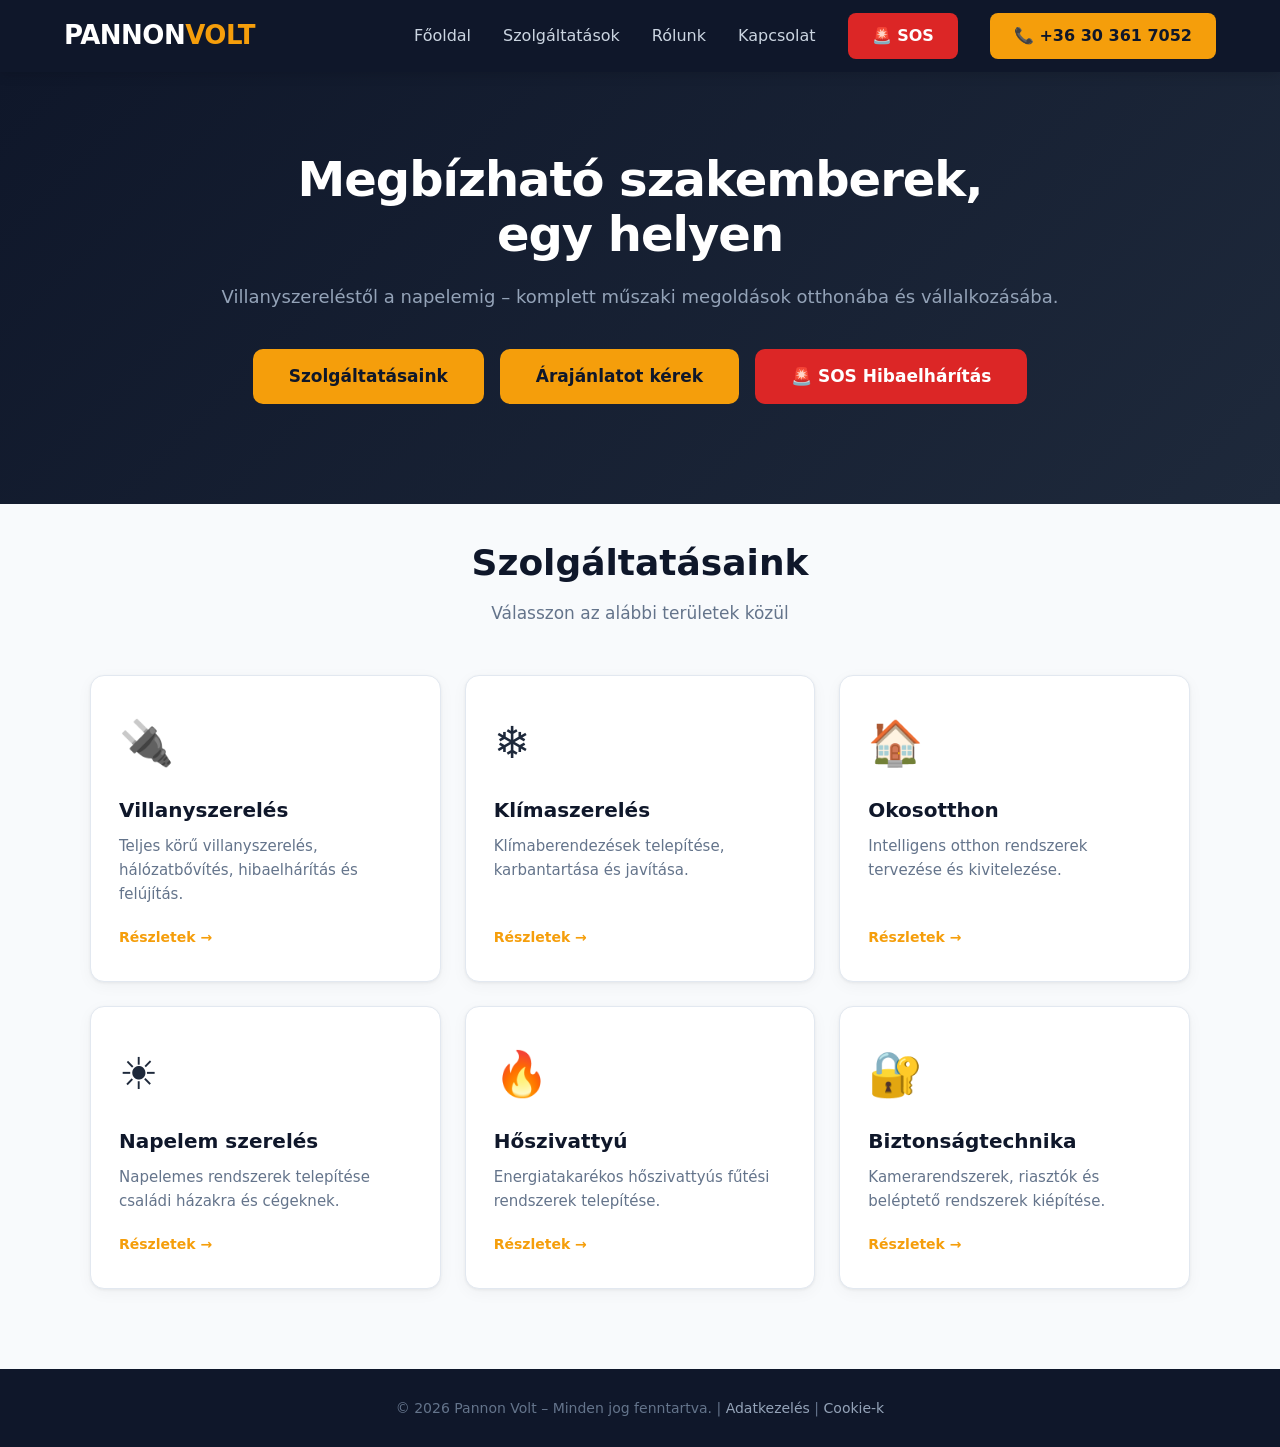
==== index.html @ 719f693e "0525 naplo" ====
<!DOCTYPE html>
<html lang="hu">
<head>
    <meta charset="UTF-8">
    <meta name="viewport" content="width=device-width, initial-scale=1.0">
    <title>Pannon Volt | Villanyszerelés, klíma, napelem</title>
    <meta name="description" content="A Pannon Volt villanyszerelést, klímaszerelést, napelemet, hőszivattyút, okosotthont és biztonságtechnikát kínál egy helyen. Kérjen ingyenes árajánlatot!">
    <!-- Open Graph -->
    <meta property="og:title" content="Pannon Volt">
    <meta property="og:description" content="A Pannon Volt villanyszerelést, klímaszerelést, napelemet, hőszivattyút, okosotthont és biztonságtechnikát kínál egy helyen. Kérjen ingyenes árajánlatot!">
    <meta property="og:image" content="https://pannonvolt.hu/N%C3%A9vtelen%20terv.png">
    <meta property="og:url" content="https://pannonvolt.hu/">
    <meta property="og:type" content="website">
    <meta property="og:locale" content="hu_HU">
    <meta name="twitter:card" content="summary_large_image">
    <meta name="twitter:title" content="Pannon Volt">
    <meta name="twitter:description" content="A Pannon Volt villanyszerelést, klímaszerelést, napelemet, hőszivattyút, okosotthont és biztonságtechnikát kínál egy helyen. Kérjen ingyenes árajánlatot!">
    <meta name="twitter:image" content="https://pannonvolt.hu/N%C3%A9vtelen%20terv.png">
    <!-- Favicon -->
    <link rel="icon" type="image/x-icon" href="favicon_io/favicon.ico">
    <link rel="icon" type="image/png" sizes="32x32" href="favicon_io/favicon-32x32.png">
    <link rel="icon" type="image/png" sizes="16x16" href="favicon_io/favicon-16x16.png">
    <link rel="apple-touch-icon" href="favicon_io/apple-touch-icon.png">
    <link rel="manifest" href="favicon_io/site.webmanifest">
    <link rel="stylesheet" href="css/style.css">
</head>
<body>

    <!-- ===== HEADER ===== -->
    <header class="header">
        <div class="header__inner">
            <a href="#home" class="header__logo">
                <span class="header__logo-text">PANNON<span class="header__logo-accent">VOLT</span></span>
            </a>
            <nav class="header__nav">
                <a href="#home" class="header__nav-link">Főoldal</a>
                <a href="#services" class="header__nav-link">Szolgáltatások</a>
                <a href="rolunk.html" class="header__nav-link">Rólunk</a>
                <a href="kapcsolat.html" class="header__nav-link">Kapcsolat</a>
                <a href="hibaelharitas.html" class="header__nav-btn header__nav-btn--sos">🚨 SOS</a>
                <a href="tel:+363****7052" class="header__nav-btn">📞 +36 30 361 7052</a>
            </nav>
        </div>
    </header>

    <!-- ===== HERO / HOME SECTION ===== -->
    <section id="home" class="hero">
        <div class="hero__inner">
            <div class="hero__content">
                <h1 class="hero__title">Megbízható szakemberek,<br>egy helyen</h1>
                <p class="hero__subtitle">
                    Villanyszereléstől a napelemig – komplett műszaki megoldások otthonába és vállalkozásába.
                </p>
                <div class="hero__cta-row">
                    <a href="#services" class="hero__cta">Szolgáltatásaink</a>
                    <a href="ajanlatkeres.html" class="hero__cta">Árajánlatot kérek</a>
                    <a href="hibaelharitas.html" class="hero__cta hero__cta--sos">🚨 SOS Hibaelhárítás</a>
                </div>
            </div>
            
        </div>
    </section>

    <!-- ===== SERVICES SECTION ===== -->
    <section id="services" class="services">
        <div class="services__inner">
            <h2 class="services__heading">Szolgáltatásaink</h2>
            <p class="services__subheading">Válasszon az alábbi területek közül</p>

            <div class="services__grid">
                <!-- 1. Villanyszerelés -->
                <a href="villanyszereles.html" class="service-card">
                    <span class="service-card__icon">🔌</span>
                    <h3 class="service-card__title">Villanyszerelés</h3>
                    <p class="service-card__desc">
                        Teljes körű villanyszerelés, hálózatbővítés, hibaelhárítás és felújítás.
                    </p>
                    <span class="service-card__arrow">Részletek →</span>
                </a>

                <!-- 2. Klímaszerelés -->
                <a href="klímaszereles.html" class="service-card">
                    <span class="service-card__icon">❄️</span>
                    <h3 class="service-card__title">Klímaszerelés</h3>
                    <p class="service-card__desc">
                        Klímaberendezések telepítése, karbantartása és javítása.
                    </p>
                    <span class="service-card__arrow">Részletek →</span>
                </a>

                <!-- 3. Okosotthon -->
                <a href="okosotthon.html" class="service-card">
                    <span class="service-card__icon">🏠</span>
                    <h3 class="service-card__title">Okosotthon</h3>
                    <p class="service-card__desc">
                        Intelligens otthon rendszerek tervezése és kivitelezése.
                    </p>
                    <span class="service-card__arrow">Részletek →</span>
                </a>

                <!-- 4. Napelem szerelés -->
                <a href="napelem-szereles.html" class="service-card">
                    <span class="service-card__icon">☀️</span>
                    <h3 class="service-card__title">Napelem szerelés</h3>
                    <p class="service-card__desc">
                        Napelemes rendszerek telepítése családi házakra és cégeknek.
                    </p>
                    <span class="service-card__arrow">Részletek →</span>
                </a>

                <!-- 5. Hőszivattyú -->
                <a href="hoszivattyu.html" class="service-card">
                    <span class="service-card__icon">🔥</span>
                    <h3 class="service-card__title">Hőszivattyú</h3>
                    <p class="service-card__desc">
                        Energiatakarékos hőszivattyús fűtési rendszerek telepítése.
                    </p>
                    <span class="service-card__arrow">Részletek →</span>
                </a>

                <!-- 6. Biztonságtechnika -->
                <a href="biztonsagtechnika.html" class="service-card">
                    <span class="service-card__icon">🔐</span>
                    <h3 class="service-card__title">Biztonságtechnika</h3>
                    <p class="service-card__desc">
                        Kamerarendszerek, riasztók és beléptető rendszerek kiépítése.
                    </p>
                    <span class="service-card__arrow">Részletek →</span>
                </a>
            </div>
        </div>
    </section>

    <!-- ===== FOOTER ===== -->
    <footer class="footer">
        <p class="footer__text">© 2026 Pannon Volt – Minden jog fenntartva. | <a href="adatkezeles.html" class="footer__link">Adatkezelés</a> | <a href="cookie.html" class="footer__link">Cookie-k</a></p>
    </footer>

</body>
</html>
---- css/style.css ----
/* ===== RESET & BASE ===== */
*,
*::before,
*::after {
    margin: 0;
    padding: 0;
    box-sizing: border-box;
}

html {
    scroll-behavior: smooth;
}

body {
    font-family: 'Segoe UI', system-ui, -apple-system, sans-serif;
    color: #1e293b;
    background: #f8fafc;
    line-height: 1.6;
}

/* ===== HEADER ===== */
.header {
    position: sticky;
    top: 0;
    z-index: 100;
    background: #0f172a;
    box-shadow: 0 2px 12px rgba(0,0,0,0.15);
}

.header__inner {
    max-width: 1200px;
    margin: 0 auto;
    padding: 0 24px;
    display: flex;
    align-items: center;
    justify-content: space-between;
    height: 72px;
}

/* Logo */
.header__logo {
    display: flex;
    align-items: center;
    gap: 10px;
    text-decoration: none;
    color: #fff;
}

.header__logo-icon {
    font-size: 32px;
}

.header__logo-text {
    font-size: 26px;
    font-weight: 700;
    letter-spacing: -0.5px;
}

.header__logo-accent {
    color: #f59e0b;
}

/* Navigation */
.header__nav {
    display: flex;
    align-items: center;
    gap: 32px;
}

.header__nav-link {
    text-decoration: none;
    color: #cbd5e1;
    font-size: 16px;
    font-weight: 500;
    transition: color 0.2s;
}

.header__nav-link:hover {
    color: #fff;
}

.header__nav-btn {
    text-decoration: none;
    background: #f59e0b;
    color: #0f172a;
    padding: 10px 24px;
    border-radius: 8px;
    font-size: 16px;
    font-weight: 600;
    transition: background 0.2s, transform 0.15s;
}

.header__nav-btn:hover {
    background: #fbbf24;
    transform: translateY(-1px);
}

.header__nav-btn--sos {
    background: #dc2626;
    color: #fff;
}

.header__nav-btn--sos:hover {
    background: #ef4444;
    transform: translateY(-1px);
}

/* ===== HERO ===== */
.hero {
    background: linear-gradient(135deg, #0f172a 0%, #1e293b 100%);
    color: #fff;
    padding: 0 24px 100px;
}

.hero__inner {
    max-width: 1100px;
    margin: 0 auto;
    display: flex;
    align-items: stretch;
    gap: 48px;
}

.hero__content {
    flex: 1 1 55%;
    text-align: center;
    padding-top: 80px;
}

.hero__image {
    flex: 0 0 280px;
    display: flex;
    align-items: stretch;
}

.hero__image img {
    width: 100%;
    height: 100%;
    object-fit: cover;
    border-radius: 0 0 12px 12px;
}

.hero__title {
    font-size: 48px;
    font-weight: 800;
    line-height: 1.15;
    margin-bottom: 20px;
    letter-spacing: -1px;
}

.hero__subtitle {
    font-size: 18px;
    color: #94a3b8;
    margin-bottom: 36px;
    line-height: 1.7;
}

.hero__cta {
    display: inline-block;
    text-decoration: none;
    background: #f59e0b;
    color: #0f172a;
    padding: 14px 36px;
    border-radius: 10px;
    font-size: 17px;
    font-weight: 700;
    transition: background 0.2s, transform 0.15s;
}

.hero__cta:hover {
    background: #fbbf24;
    transform: translateY(-2px);
}

.hero__cta-row {
    display: flex;
    gap: 16px;
    flex-wrap: wrap;
    justify-content: center;
}

.hero__cta--sos {
    background: #dc2626;
    color: #fff;
}

.hero__cta--sos:hover {
    background: #ef4444;
}

/* ===== SERVICES ===== */
.services {
    padding: 80px 24px;
    margin-top: -50px;
}

.services__inner {
    max-width: 1100px;
    margin: 0 auto;
}

.services__heading {
    text-align: center;
    font-size: 36px;
    font-weight: 800;
    color: #0f172a;
    margin-bottom: 8px;
}

.services__subheading {
    text-align: center;
    font-size: 17px;
    color: #64748b;
    margin-bottom: 48px;
}

/* Grid */
.services__grid {
    display: grid;
    grid-template-columns: repeat(3, 1fr);
    gap: 24px;
}

/* Card */
.service-card {
    display: flex;
    flex-direction: column;
    background: #fff;
    border-radius: 14px;
    padding: 32px 28px;
    text-decoration: none;
    color: inherit;
    box-shadow: 0 1px 3px rgba(0,0,0,0.06), 0 4px 16px rgba(0,0,0,0.04);
    transition: transform 0.25s, box-shadow 0.25s;
    border: 1px solid #e2e8f0;
}

.service-card:hover {
    transform: translateY(-6px);
    box-shadow: 0 8px 30px rgba(0,0,0,0.1);
    border-color: #f59e0b;
}

.service-card__icon {
    font-size: 44px;
    margin-bottom: 16px;
}

.service-card__title {
    font-size: 20px;
    font-weight: 700;
    color: #0f172a;
    margin-bottom: 8px;
}

.service-card__desc {
    font-size: 15px;
    color: #64748b;
    line-height: 1.6;
    margin-bottom: 20px;
    flex: 1;
}

.service-card__arrow {
    font-size: 14px;
    font-weight: 600;
    color: #f59e0b;
    transition: gap 0.2s;
}

.service-card:hover .service-card__arrow {
    letter-spacing: 2px;
}

/* ===== SERVICE SUBPAGE HERO ===== */
.service-hero {
    position: relative;
    padding: 60px 24px 80px;
    text-align: center;
}

.service-hero--electric {
    background: linear-gradient(135deg, #b45309 0%, #f59e0b 100%);
    color: #fff;
}

.service-hero--ac {
    background: linear-gradient(135deg, #1e3a5f 0%, #0891b2 100%);
    color: #fff;
}

.service-hero--smart {
    background: linear-gradient(135deg, #1e293b 0%, #7c3aed 100%);
    color: #fff;
}

.service-hero--solar {
    background: linear-gradient(135deg, #1e3a5f 0%, #ea580c 100%);
    color: #fff;
}

.service-hero--heatpump {
    background: linear-gradient(135deg, #1e3a5f 0%, #dc2626 100%);
    color: #fff;
}

.service-hero--security {
    background: linear-gradient(135deg, #1e293b 0%, #4f46e5 100%);
    color: #fff;
}

.service-hero__inner {
    max-width: 650px;
    margin: 0 auto;
}

.service-hero__icon {
    font-size: 56px;
    display: block;
    margin-bottom: 16px;
}

.service-hero__title {
    font-size: 40px;
    font-weight: 800;
    margin-bottom: 12px;
}

.service-hero__subtitle {
    font-size: 17px;
    color: rgba(255,255,255,0.8);
    line-height: 1.7;
}

/* ===== SERVICE DETAIL ===== */
.service-detail {
    padding: 60px 24px 80px;
    margin-top: -40px;
}

.service-detail__inner {
    max-width: 1000px;
    margin: 0 auto;
}

.service-detail__grid {
    display: grid;
    grid-template-columns: 1fr 1fr;
    gap: 40px;
    margin-bottom: 40px;
}

.service-detail__text {
    background: #fff;
    border-radius: 14px;
    padding: 32px;
    box-shadow: 0 1px 3px rgba(0,0,0,0.06), 0 4px 16px rgba(0,0,0,0.04);
    border: 1px solid #e2e8f0;
}

.service-detail__text h2 {
    font-size: 22px;
    font-weight: 700;
    color: #0f172a;
    margin-bottom: 16px;
}

.service-detail__text p {
    font-size: 15px;
    color: #475569;
    line-height: 1.7;
}

.service-detail__list {
    list-style: none;
    padding: 0;
}

.service-detail__list li {
    position: relative;
    padding-left: 24px;
    font-size: 15px;
    color: #475569;
    margin-bottom: 10px;
    line-height: 1.5;
}

.service-detail__list li::before {
    content: "✓";
    position: absolute;
    left: 0;
    top: 0;
    color: #f59e0b;
    font-weight: 700;
}

.service-detail__cta {
    text-align: center;
}

/* ===== QUOTE PAGE ===== */
.quote-hero {
    position: relative;
    padding: 60px 24px;
    text-align: center;
    background: linear-gradient(135deg, #0f172a 0%, #1e293b 100%);
    color: #fff;
}

.quote-hero__inner {
    max-width: 650px;
    margin: 0 auto;
}

.quote-hero__title {
    font-size: 40px;
    font-weight: 800;
    margin-bottom: 12px;
}

.quote-hero__subtitle {
    font-size: 17px;
    color: #94a3b8;
    line-height: 1.7;
}

.quote-hero__subtitle {
    font-size: 17px;
    color: #94a3b8;
    line-height: 1.7;
}

.hero-back {
    position: absolute;
    top: 22px;
    left: 24px;
    color: rgba(255,255,255,0.7);
    text-decoration: none;
    font-size: 15px;
    font-weight: 600;
    transition: color 0.2s;
    z-index: 10;
}

.hero-back:hover {
    color: #f59e0b;
}

/* ===== QUOTE FORM ===== */
.quote-form-section {
    padding: 60px 24px 80px;
    margin-top: -30px;
}

.quote-form-section__inner {
    max-width: 700px;
    margin: 0 auto;
}

.quote-form {
    background: #fff;
    border-radius: 16px;
    padding: 40px;
    box-shadow: 0 1px 3px rgba(0,0,0,0.06), 0 8px 30px rgba(0,0,0,0.08);
    border: 1px solid #e2e8f0;
}

.quote-form__row {
    display: grid;
    grid-template-columns: 1fr 1fr;
    gap: 20px;
    margin-bottom: 20px;
}

.quote-form__field {
    display: flex;
    flex-direction: column;
    gap: 6px;
}

.quote-form__field--full {
    margin-bottom: 24px;
}

.quote-form__label {
    font-size: 14px;
    font-weight: 600;
    color: #334155;
}

.quote-form__input {
    padding: 12px 14px;
    border: 1px solid #cbd5e1;
    border-radius: 8px;
    font-size: 15px;
    font-family: inherit;
    color: #1e293b;
    background: #fff;
    transition: border-color 0.2s, box-shadow 0.2s;
    outline: none;
}

.quote-form__input:focus {
    border-color: #f59e0b;
    box-shadow: 0 0 0 3px rgba(245, 158, 11, 0.15);
}

.quote-form__select {
    cursor: pointer;
    appearance: none;
    background-image: url("data:image/svg+xml,%3Csvg xmlns='http://www.w3.org/2000/svg' width='12' height='12' viewBox='0 0 12 12'%3E%3Cpath d='M6 8L1 3h10z' fill='%23475569'/%3E%3C/svg%3E");
    background-repeat: no-repeat;
    background-position: right 14px center;
    padding-right: 36px;
}

.quote-form__textarea {
    resize: vertical;
    min-height: 100px;
}

.quote-form__submit {
    width: 100%;
    padding: 14px;
    background: #f59e0b;
    color: #0f172a;
    border: none;
    border-radius: 10px;
    font-size: 17px;
    font-weight: 700;
    cursor: pointer;
    transition: background 0.2s, transform 0.15s;
}

.quote-form__submit:hover {
    background: #fbbf24;
    transform: translateY(-1px);
}

/* ===== FOOTER ===== */
.footer {
    background: #0f172a;
    text-align: center;
    padding: 28px 24px;
}

.footer__text {
    color: #64748b;
    font-size: 14px;
}

.footer__link {
    color: #94a3b8;
    text-decoration: none;
    transition: color 0.2s;
}

.footer__link:hover {
    color: #f59e0b;
}

/* ===== CONTACT CARDS ===== */
.contact-cards {
    display: grid;
    grid-template-columns: repeat(3, 1fr);
    gap: 24px;
    margin-bottom: 40px;
}

.contact-card {
    text-align: center;
    background: #fff;
    border-radius: 14px;
    padding: 32px 24px;
    box-shadow: 0 1px 3px rgba(0,0,0,0.06), 0 4px 16px rgba(0,0,0,0.04);
    border: 1px solid #e2e8f0;
    transition: transform 0.25s, box-shadow 0.25s;
}

.contact-card:hover {
    transform: translateY(-4px);
    box-shadow: 0 8px 30px rgba(0,0,0,0.1);
    border-color: #f59e0b;
}

.contact-card__icon {
    font-size: 40px;
    display: block;
    margin-bottom: 16px;
}

.contact-card__title {
    font-size: 18px;
    font-weight: 700;
    color: #0f172a;
    margin-bottom: 8px;
}

.contact-card__text {
    font-size: 15px;
    color: #475569;
    line-height: 1.6;
}

/* ===== ABOUT / PAGE CONTENT ===== */
.page-content {
    max-width: 1000px;
    margin: 0 auto;
    padding: 60px 24px 80px;
}

.page-content__grid {
    display: grid;
    grid-template-columns: 1fr 1fr;
    gap: 40px;
    margin-bottom: 40px;
}

.page-content__box {
    background: #fff;
    border-radius: 14px;
    padding: 32px;
    box-shadow: 0 1px 3px rgba(0,0,0,0.06), 0 4px 16px rgba(0,0,0,0.04);
    border: 1px solid #e2e8f0;
}

.page-content__box h2 {
    font-size: 22px;
    font-weight: 700;
    color: #0f172a;
    margin-bottom: 16px;
}

.page-content__box p {
    font-size: 15px;
    color: #475569;
    line-height: 1.7;
}

/* ===== TEAM ===== */
.team {
    max-width: 1000px;
    margin: 0 auto;
    padding: 0 24px 60px;
    text-align: center;
}

.team__heading {
    font-size: 28px;
    font-weight: 800;
    color: #0f172a;
    margin-bottom: 40px;
}

.team__grid {
    display: grid;
    grid-template-columns: repeat(2, 1fr);
    gap: 32px;
    max-width: 600px;
    margin: 0 auto;
}

.team-card {
    text-align: center;
}

.team-card__image {
    width: 200px;
    height: 200px;
    border-radius: 50%;
    background: #e2e8f0;
    margin: 0 auto 20px;
    display: flex;
    align-items: center;
    justify-content: center;
    overflow: hidden;
    border: 4px solid #f59e0b;
}

.team-card__image span {
    color: #94a3b8;
    font-size: 14px;
    font-weight: 600;
}

.team-card__image img {
    width: 100%;
    height: 100%;
    object-fit: cover;
}

.team-card__name {
    font-size: 20px;
    font-weight: 700;
    color: #0f172a;
    margin-bottom: 4px;
}

.team-card__role {
    font-size: 15px;
    color: #64748b;
}

/* ===== HERO TEAM (képek a hero-ban) ===== */
.hero-team {
    display: flex;
    justify-content: center;
    gap: 40px;
    margin-bottom: 32px;
}

.hero-team__item {
    text-align: center;
}

.hero-team__image {
    width: 140px;
    height: 140px;
    border-radius: 50%;
    background: #334155;
    margin: 0 auto 12px;
    display: flex;
    align-items: center;
    justify-content: center;
    overflow: hidden;
    border: 3px solid #f59e0b;
}

.hero-team__image span {
    color: #94a3b8;
    font-size: 13px;
    font-weight: 600;
    line-height: 1.3;
}

.hero-team__image img {
    width: 100%;
    height: 100%;
    object-fit: cover;
}

.hero-team__name {
    font-size: 17px;
    font-weight: 700;
    color: #fff;
    margin-bottom: 2px;
}

.hero-team__role {
    font-size: 13px;
    color: #94a3b8;
}

/* ===== RESPONSIVE ===== */
@media (max-width: 900px) {
    .services__grid {
        grid-template-columns: repeat(2, 1fr);
    }
}

@media (max-width: 600px) {
    .header__inner {
        flex-direction: column;
        height: auto;
        padding: 16px 16px;
        gap: 12px;
    }

    .header__nav {
        gap: 18px;
        flex-wrap: wrap;
        justify-content: center;
    }

    .hero {
        padding: 60px 16px 90px;
    }

    .hero__title {
        font-size: 32px;
    }

    .hero__subtitle {
        font-size: 16px;
    }

    .services__grid {
        grid-template-columns: 1fr;
    }

    .services {
        padding: 60px 16px;
    }

    .service-hero__title {
        font-size: 28px;
    }

    .service-detail__grid {
        grid-template-columns: 1fr;
        gap: 20px;
    }

    .service-detail {
        padding: 40px 16px 60px;
    }

    .quote-form {
        padding: 24px;
    }

    .quote-form__row {
        grid-template-columns: 1fr;
    }

    .quote-hero__title {
        font-size: 28px;
    }

    .hero__inner {
        flex-direction: column;
        text-align: center;
    }

    .hero__content {
        text-align: center;
    }

    .hero__image {
        flex: 0 0 auto;
        max-width: 200px;
        margin: 0 auto;
    }

    .contact-cards {
        grid-template-columns: 1fr;
    }

    .page-content__grid {
        grid-template-columns: 1fr;
        gap: 20px;
    }

    .page-content {
        padding: 40px 16px 60px;
    }

    .team__grid {
        grid-template-columns: 1fr;
        gap: 24px;
    }

    .hero-team {
        gap: 24px;
    }

    .hero-team__image {
        width: 110px;
        height: 110px;
    }
}
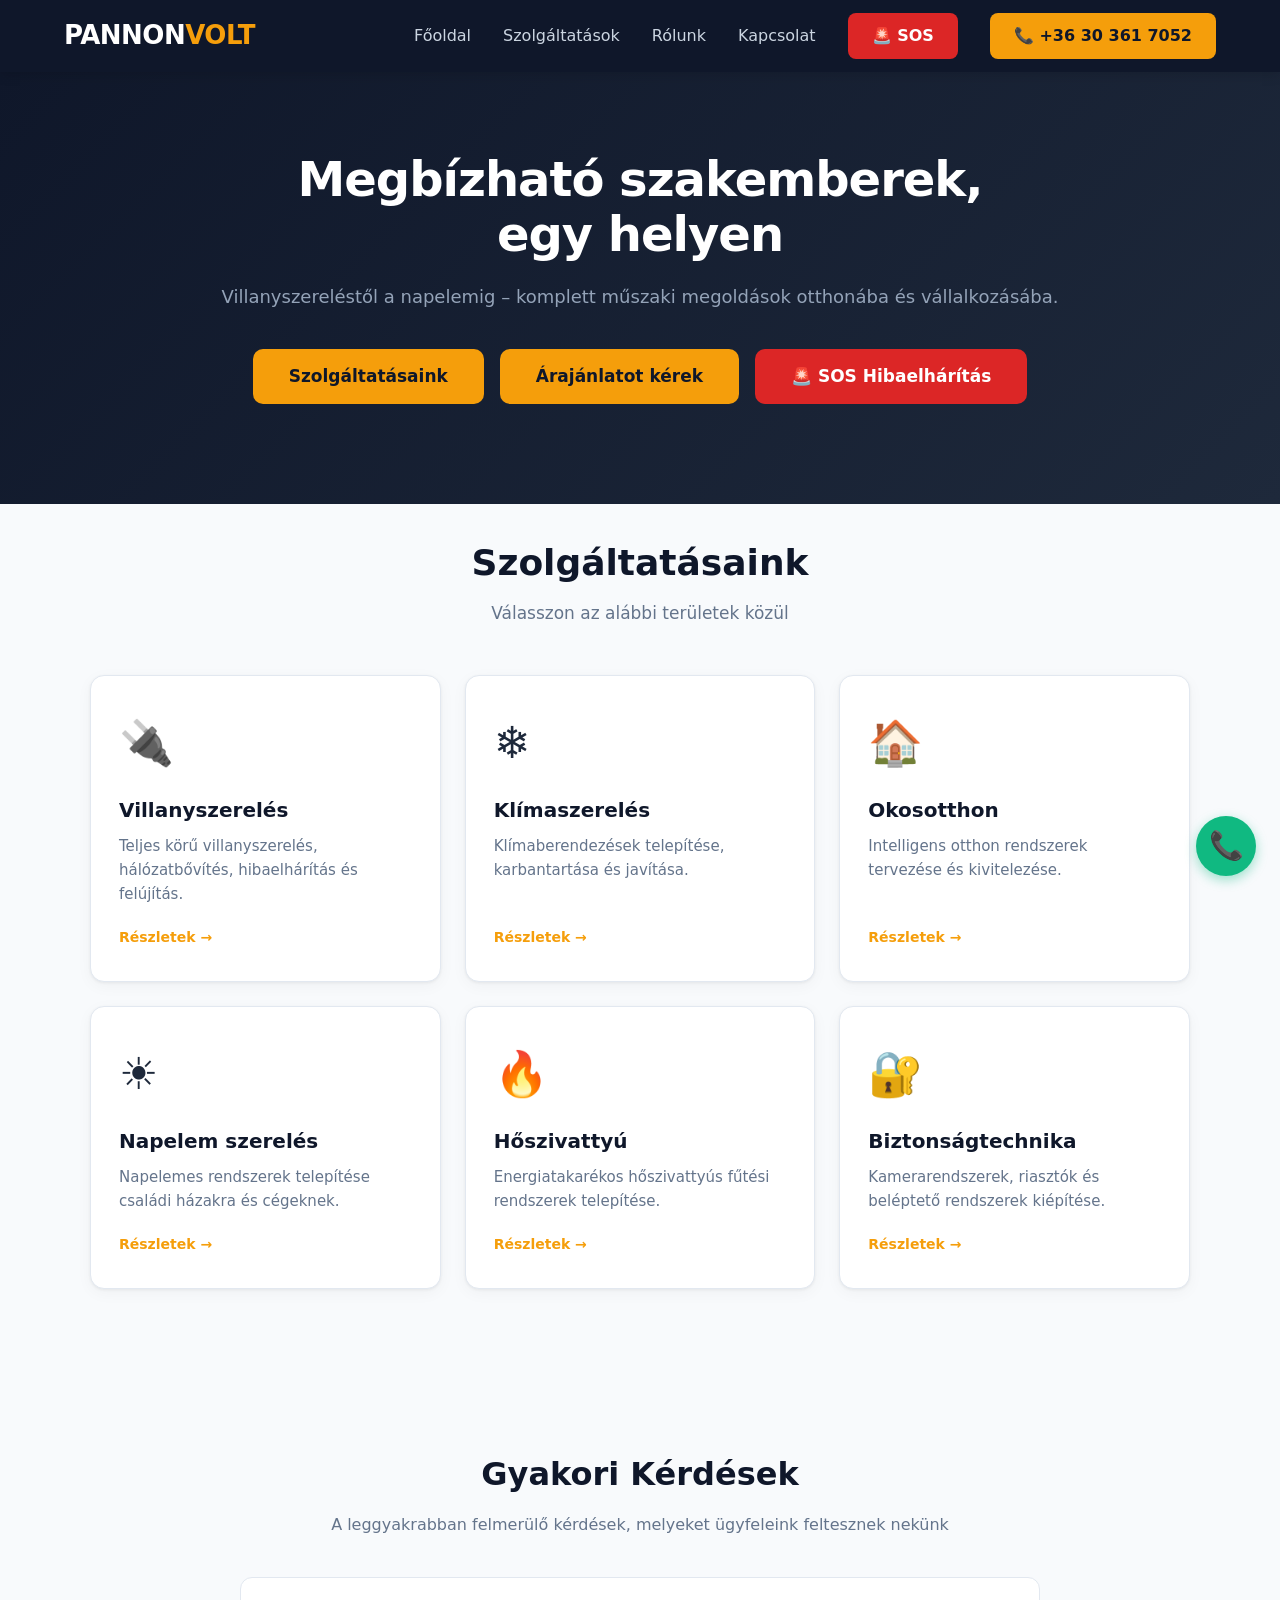
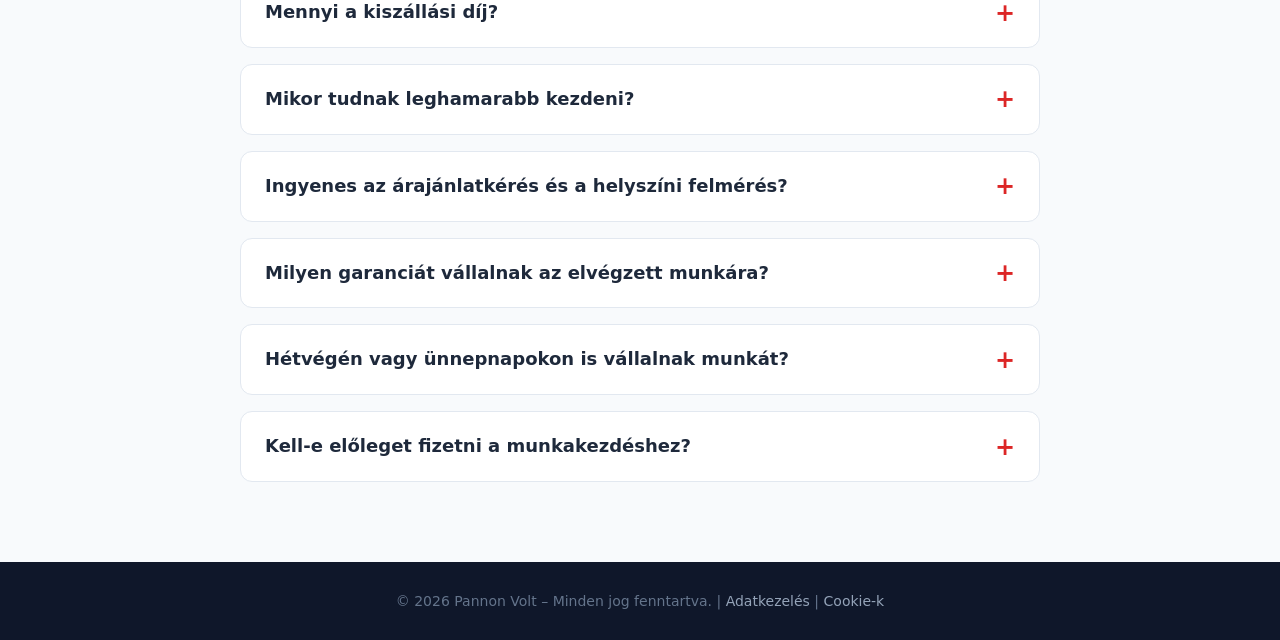
==== commit 50439c3d: "Mentés: Mobil menü, FAQ válaszok és SOS kalkulátor új árazási logika beállítása" ====
--- a/index.html
+++ b/index.html
@@ -32,6 +32,13 @@
             <a href="#home" class="header__logo">
                 <span class="header__logo-text">PANNON<span class="header__logo-accent">VOLT</span></span>
             </a>
+            <!-- Mobile Menu Toggle -->
+            <input type="checkbox" id="menu-toggle" class="header__menu-toggle">
+            <label for="menu-toggle" class="header__menu-icon">
+                <span></span>
+                <span></span>
+                <span></span>
+            </label>
             <nav class="header__nav">
                 <a href="#home" class="header__nav-link">Főoldal</a>
                 <a href="#services" class="header__nav-link">Szolgáltatások</a>
@@ -131,10 +138,66 @@
         </div>
     </section>
 
+    <!-- ===== FAQ SECTION ===== -->
+    <section class="faq">
+        <div class="faq__inner">
+            <h2 class="faq__heading">Gyakori Kérdések</h2>
+            <p class="faq__subheading">A leggyakrabban felmerülő kérdések, melyeket ügyfeleink feltesznek nekünk</p>
+
+            <div class="faq__list">
+                <details class="faq__item">
+                    <summary class="faq__question">Mennyi a kiszállási díj?</summary>
+                    <div class="faq__answer">
+                        <p>Az SOS kiszállás és hibafelmérés alapdíja 15.000 Ft. A pontos összeg a távolság függvényében változhat. Kérjük, használja az <a href="hibaelharitas.html" style="color: #dc2626; font-weight: 600; text-decoration: underline;">SOS Hibaelhárítás</a> menüpont alatt található térképes kalkulátorunkat, ahol a címe megadásával másodpercek alatt, pontosan kiszámolhatja a kiszállás díját!</p>
+                    </div>
+                </details>
+
+                <details class="faq__item">
+                    <summary class="faq__question">Mikor tudnak leghamarabb kezdeni?</summary>
+                    <div class="faq__answer">
+                        <p>A munkakezdés pontos időpontját egy rövid telefonos egyeztetés vagy helyszíni felmérés után tudjuk meghatározni, az aktuális leterheltségünktől függően. Célunk, hogy a lehető leghamarabb segítsünk!</p>
+                    </div>
+                </details>
+
+                <details class="faq__item">
+                    <summary class="faq__question">Ingyenes az árajánlatkérés és a helyszíni felmérés?</summary>
+                    <div class="faq__answer">
+                        <p>Igen, az árajánlatkérés és a helyszíni felmérés minden esetben teljesen díjmentes és kötelezettségmentes.</p>
+                    </div>
+                </details>
+
+                <details class="faq__item">
+                    <summary class="faq__question">Milyen garanciát vállalnak az elvégzett munkára?</summary>
+                    <div class="faq__answer">
+                        <p>Szakembereink kizárólag minőségi anyagokkal dolgoznak, így az általunk elvégzett munkára teljes körű garanciát vállalunk, hogy Ön maximális biztonságban érezhesse magát.</p>
+                    </div>
+                </details>
+
+                <details class="faq__item">
+                    <summary class="faq__question">Hétvégén vagy ünnepnapokon is vállalnak munkát?</summary>
+                    <div class="faq__answer">
+                        <p>Igen, előzetes egyeztetés alapján vagy sürgős (SOS) hibaelhárítás esetén hétvégén és ünnepnapokon is állunk ügyfeleink rendelkezésére.</p>
+                    </div>
+                </details>
+
+                <details class="faq__item">
+                    <summary class="faq__question">Kell-e előleget fizetni a munkakezdéshez?</summary>
+                    <div class="faq__answer">
+                        <p>Nem, nálunk a munkakezdéshez alapvetően nem szükséges előleget fizetni. Ön csak a megfelelően elvégzett munka után fizet.</p>
+                    </div>
+                </details>
+            </div>
+        </div>
+    </section>
+
+
     <!-- ===== FOOTER ===== -->
     <footer class="footer">
         <p class="footer__text">© 2026 Pannon Volt – Minden jog fenntartva. | <a href="adatkezeles.html" class="footer__link">Adatkezelés</a> | <a href="cookie.html" class="footer__link">Cookie-k</a></p>
     </footer>
 
+
+    <!-- Lebegő Hívás Gomb -->
+    <a href="tel:+36303617052" class="floating-call-btn" title="Hívjon most!">📞</a>
 </body>
 </html>
--- a/css/style.css
+++ b/css/style.css
@@ -858,3 +858,196 @@
         height: 110px;
     }
 }
+
+/* ===== FLOATING CALL BUTTON ===== */
+.floating-call-btn {
+    position: fixed;
+    bottom: 24px;
+    right: 24px;
+    width: 60px;
+    height: 60px;
+    background-color: #10b981;
+    color: white;
+    border-radius: 50%;
+    display: flex;
+    align-items: center;
+    justify-content: center;
+    font-size: 28px;
+    box-shadow: 0 4px 12px rgba(16, 185, 129, 0.4);
+    z-index: 9999;
+    text-decoration: none;
+    transition: transform 0.3s ease, box-shadow 0.3s ease;
+    animation: pulse-call 2s infinite;
+}
+
+.floating-call-btn:hover {
+    transform: translateY(-5px) scale(1.05);
+    box-shadow: 0 6px 16px rgba(16, 185, 129, 0.6);
+}
+
+@keyframes pulse-call {
+    0% {
+        box-shadow: 0 0 0 0 rgba(16, 185, 129, 0.7);
+    }
+    70% {
+        box-shadow: 0 0 0 15px rgba(16, 185, 129, 0);
+    }
+    100% {
+        box-shadow: 0 0 0 0 rgba(16, 185, 129, 0);
+    }
+}
+
+/* ===== FAQ SECTION ===== */
+.faq {
+    padding: 80px 24px;
+    background-color: #f8fafc;
+}
+
+.faq__inner {
+    max-width: 800px;
+    margin: 0 auto;
+}
+
+.faq__heading {
+    text-align: center;
+    font-size: 32px;
+    font-weight: 800;
+    color: #0f172a;
+    margin-bottom: 12px;
+}
+
+.faq__subheading {
+    text-align: center;
+    font-size: 16px;
+    color: #64748b;
+    margin-bottom: 40px;
+}
+
+.faq__list {
+    display: flex;
+    flex-direction: column;
+    gap: 16px;
+}
+
+.faq__item {
+    background: #ffffff;
+    border: 1px solid #e2e8f0;
+    border-radius: 12px;
+    overflow: hidden;
+    transition: box-shadow 0.2s ease;
+}
+
+.faq__item:hover {
+    box-shadow: 0 4px 12px rgba(0, 0, 0, 0.05);
+}
+
+.faq__question {
+    padding: 20px 24px;
+    font-size: 18px;
+    font-weight: 700;
+    color: #1e293b;
+    cursor: pointer;
+    position: relative;
+    list-style: none; /* Hide default arrow */
+}
+
+/* Hide default summary arrow in Safari/Chrome */
+.faq__question::-webkit-details-marker {
+    display: none;
+}
+
+/* Custom expand arrow icon */
+.faq__question::after {
+    content: '+';
+    position: absolute;
+    right: 24px;
+    top: 50%;
+    transform: translateY(-50%);
+    font-size: 24px;
+    color: #dc2626; /* Using the red accent color from the theme */
+    transition: transform 0.3s ease;
+}
+
+.faq__item[open] .faq__question::after {
+    content: '−';
+    transform: translateY(-50%) rotate(180deg);
+}
+
+.faq__answer {
+    padding: 0 24px 20px 24px;
+    font-size: 16px;
+    line-height: 1.6;
+    color: #475569;
+}
+
+/* ===== MOBILE MENU ===== */
+.header {
+    position: relative; /* Ensure dropdown positions correctly */
+}
+
+.header__menu-toggle {
+    display: none;
+}
+
+.header__menu-icon {
+    display: none;
+    flex-direction: column;
+    justify-content: space-between;
+    width: 30px;
+    height: 21px;
+    cursor: pointer;
+    z-index: 1000;
+}
+
+.header__menu-icon span {
+    display: block;
+    height: 3px;
+    width: 100%;
+    background-color: #fff;
+    border-radius: 3px;
+    transition: all 0.3s ease;
+}
+
+@media (max-width: 900px) {
+    .header__menu-icon {
+        display: flex;
+    }
+    
+    .header__nav {
+        position: absolute;
+        top: 100%;
+        left: 0;
+        right: 0;
+        background: #0f172a;
+        flex-direction: column !important; /* Override previous flex-wrap */
+        align-items: center;
+        gap: 16px;
+        padding: 24px;
+        box-shadow: 0 10px 15px -3px rgba(0, 0, 0, 0.5);
+        
+        /* Hidden by default */
+        opacity: 0;
+        visibility: hidden;
+        transform: translateY(-20px);
+        transition: all 0.3s ease;
+        z-index: 999;
+    }
+    
+    /* When checkbox is checked, show nav */
+    .header__menu-toggle:checked ~ .header__nav {
+        opacity: 1;
+        visibility: visible;
+        transform: translateY(0);
+    }
+    
+    /* Hamburger animation to X */
+    .header__menu-toggle:checked + .header__menu-icon span:nth-child(1) {
+        transform: translateY(9px) rotate(45deg);
+    }
+    .header__menu-toggle:checked + .header__menu-icon span:nth-child(2) {
+        opacity: 0;
+    }
+    .header__menu-toggle:checked + .header__menu-icon span:nth-child(3) {
+        transform: translateY(-9px) rotate(-45deg);
+    }
+}
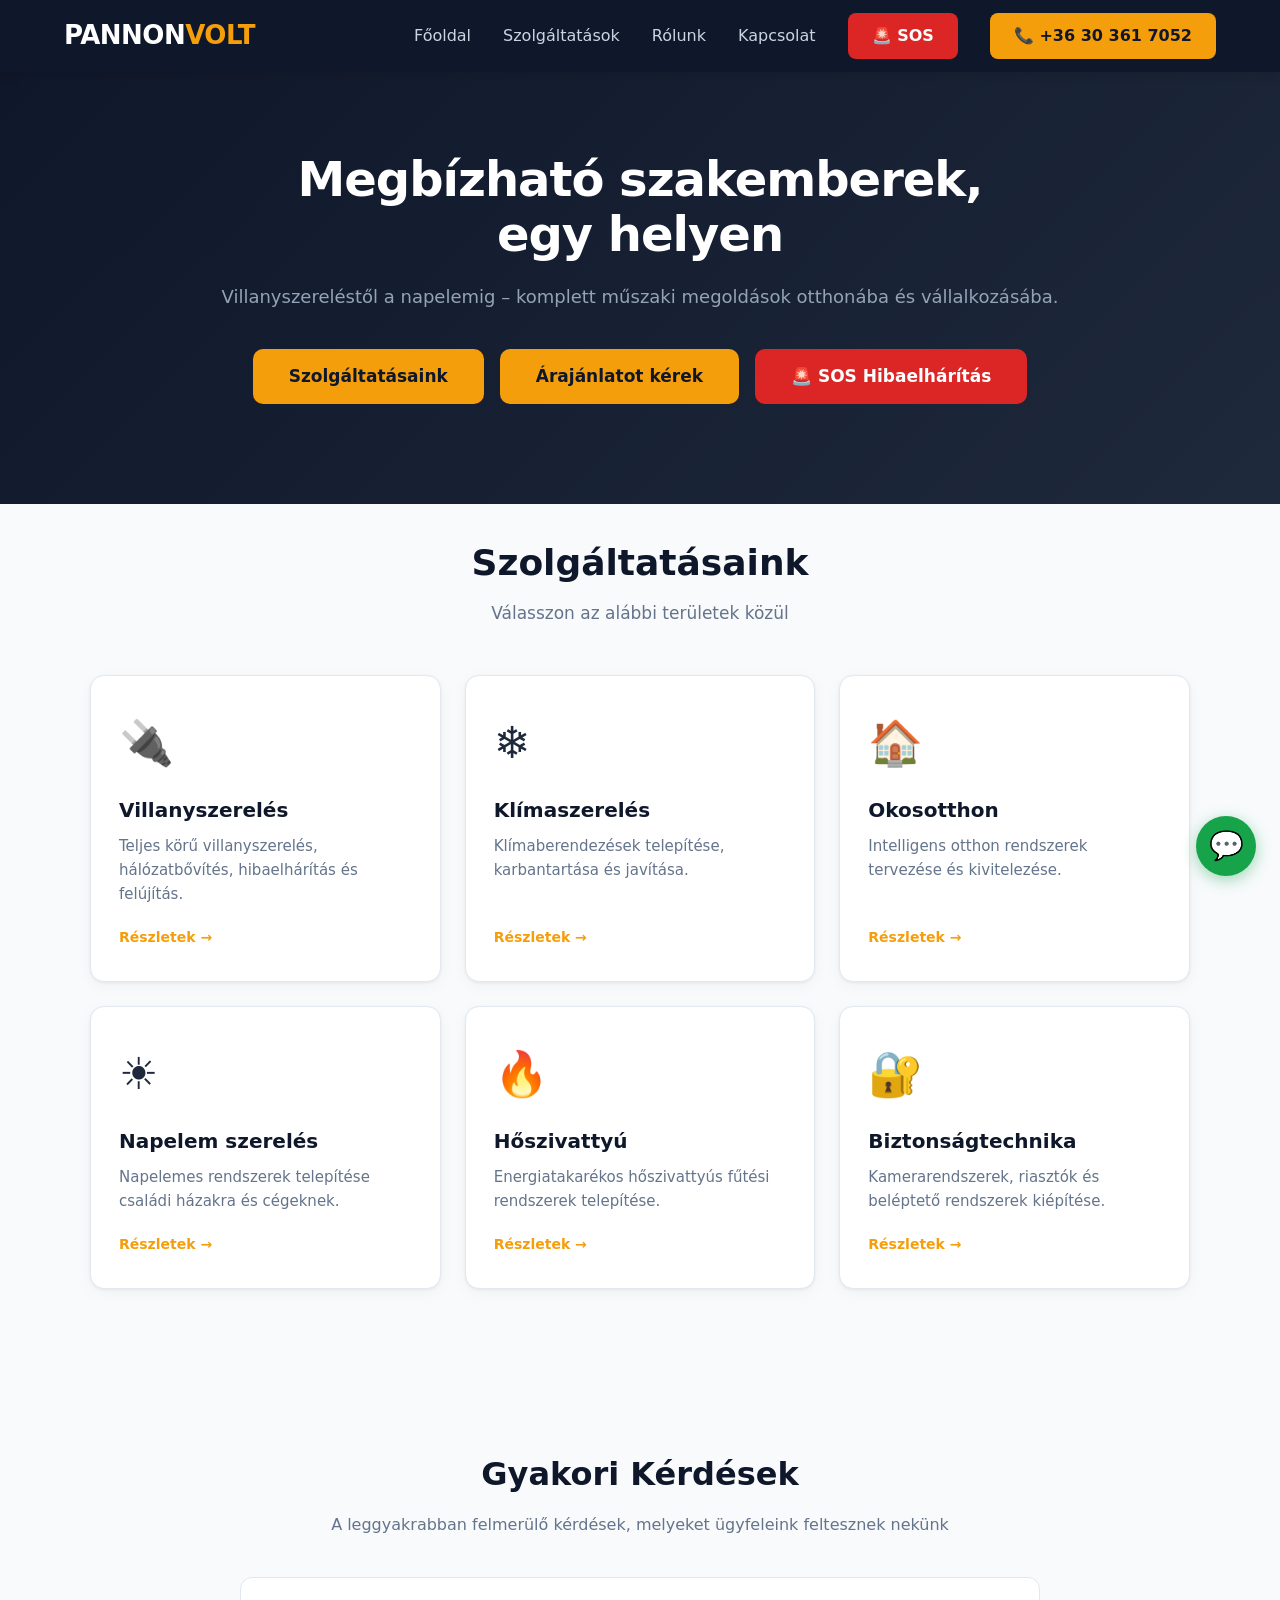
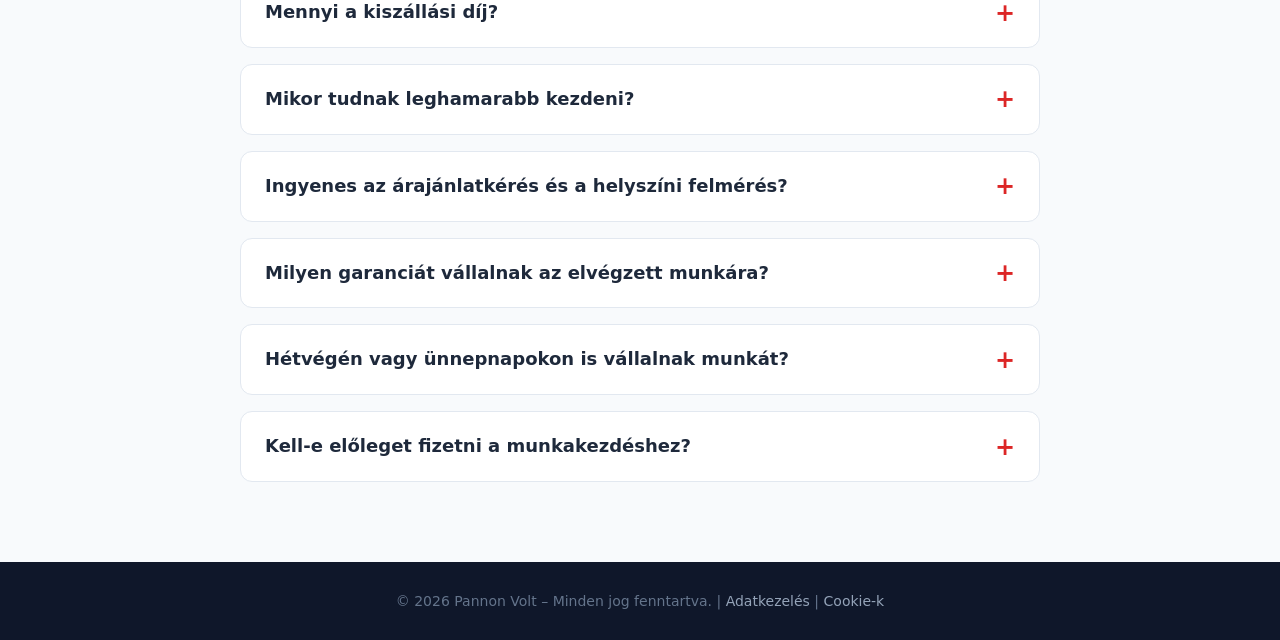
==== commit 07e60455: "Új funkció: All-in-One lebegő kapcsolat gomb (zöld színnel)" ====
--- a/index.html
+++ b/index.html
@@ -198,6 +198,27 @@
 
 
     <!-- Lebegő Hívás Gomb -->
-    <a href="tel:+36303617052" class="floating-call-btn" title="Hívjon most!">📞</a>
+    <!-- All-in-One Kapcsolat Buborék -->
+    <div class="fab-container">
+        <input type="checkbox" id="fab-toggle" class="fab-toggle">
+        <label for="fab-toggle" class="fab-main">
+            <span class="fab-icon-chat">💬</span>
+            <span class="fab-icon-close">✖</span>
+        </label>
+        <div class="fab-menu">
+            <!-- WhatsApp -->
+            <a href="#" class="fab-item fab-wa" title="Írjon WhatsApp-on!">
+                <svg viewBox="0 0 24 24" fill="currentColor" width="28" height="28"><path d="M12.031 6.172c-3.181 0-5.767 2.586-5.768 5.766-.001 1.298.38 2.27 1.019 3.287l-.582 2.128 2.182-.573c.978.58 1.911.928 3.145.929 3.178 0 5.767-2.587 5.768-5.766.001-3.187-2.575-5.77-5.764-5.771zm3.392 8.244c-.144.405-.837.774-1.17.824-.299.045-.677.063-1.092-.069-.252-.08-.575-.187-.988-.365-1.739-.751-2.874-2.502-2.961-2.617-.087-.116-.708-.94-.708-1.793s.448-1.273.607-1.446c.159-.173.346-.217.462-.217l.332.006c.106.005.249-.04.39.298.144.347.491 1.2.534 1.287.043.087.072.188.014.304-.058.116-.087.188-.173.289l-.26.304c-.087.086-.177.18-.076.354.101.174.449.741.964 1.201.662.591 1.221.774 1.394.86s.274.072.376-.043c.101-.116.433-.506.549-.68.116-.173.231-.145.39-.087s1.011.477 1.184.564.289.13.332.202c.045.072.045.419-.099.824zm-3.423-14.416c-6.627 0-12 5.373-12 12s5.373 12 12 12 12-5.373 12-12-5.373-12-12-12zm.029 18.88c-1.161 0-2.305-.292-3.318-.844l-3.677.964.984-3.595c-.607-1.052-.927-2.246-.926-3.468.001-3.825 3.113-6.937 6.937-6.937 3.825.001 6.938 3.113 6.939 6.937-.001 3.825-3.113 6.938-6.939 6.938z"/></svg>
+            </a>
+            <!-- Messenger -->
+            <a href="#" class="fab-item fab-ms" title="Írjon Messengeren!">
+                <svg viewBox="0 0 24 24" fill="currentColor" width="28" height="28"><path d="M12 2C6.36 2 1.8 6.13 1.8 11.23c0 2.89 1.45 5.48 3.75 7.18v3.79l3.44-1.89c.96.26 1.97.41 3.01.41 5.64 0 10.2-4.13 10.2-9.23S17.64 2 12 2zm1.18 12.38l-2.98-3.18-5.83 3.18 6.4-6.81 3.05 3.18 5.75-3.18-6.39 6.81z"/></svg>
+            </a>
+            <!-- Telefon -->
+            <a href="tel:+36303617052" class="fab-item fab-ph" title="Hívjon most!">
+                <svg viewBox="0 0 24 24" fill="currentColor" width="24" height="24"><path d="M6.62 10.79c1.44 2.83 3.76 5.14 6.59 6.59l2.2-2.2c.27-.27.67-.36 1.02-.24 1.12.37 2.33.57 3.57.57.55 0 1 .45 1 1V20c0 .55-.45 1-1 1-9.39 0-17-7.61-17-17 0-.55.45-1 1-1h3.5c.55 0 1 .45 1 1 0 1.25.2 2.45.57 3.57.11.35.03.74-.25 1.02l-2.2 2.2z"/></svg>
+            </a>
+        </div>
+    </div>
 </body>
 </html>
--- a/css/style.css
+++ b/css/style.css
@@ -860,30 +860,9 @@
 }
 
 /* ===== FLOATING CALL BUTTON ===== */
-.floating-call-btn {
-    position: fixed;
-    bottom: 24px;
-    right: 24px;
-    width: 60px;
-    height: 60px;
-    background-color: #10b981;
-    color: white;
-    border-radius: 50%;
-    display: flex;
-    align-items: center;
-    justify-content: center;
-    font-size: 28px;
-    box-shadow: 0 4px 12px rgba(16, 185, 129, 0.4);
-    z-index: 9999;
-    text-decoration: none;
-    transition: transform 0.3s ease, box-shadow 0.3s ease;
-    animation: pulse-call 2s infinite;
-}
-
-.floating-call-btn:hover {
-    transform: translateY(-5px) scale(1.05);
-    box-shadow: 0 6px 16px rgba(16, 185, 129, 0.6);
-}
+
+
+
 
 @keyframes pulse-call {
     0% {
@@ -1051,3 +1030,83 @@
         transform: translateY(-9px) rotate(-45deg);
     }
 }
+
+/* --- FAB All-in-One --- */
+.fab-container {
+    position: fixed;
+    bottom: 24px;
+    right: 24px;
+    z-index: 9999;
+    display: flex;
+    flex-direction: column-reverse;
+    align-items: center;
+    gap: 12px;
+}
+.fab-toggle {
+    display: none;
+}
+.fab-main {
+    width: 60px;
+    height: 60px;
+    background: #16a34a;
+    color: white;
+    border-radius: 50%;
+    display: flex;
+    align-items: center;
+    justify-content: center;
+    font-size: 28px;
+    cursor: pointer;
+    box-shadow: 0 4px 15px rgba(22, 163, 74, 0.4);
+    transition: transform 0.3s ease, background 0.3s ease;
+}
+.fab-main:hover {
+    transform: scale(1.05);
+    background: #15803d;
+}
+.fab-icon-close {
+    display: none;
+    font-size: 24px;
+}
+.fab-toggle:checked ~ .fab-main .fab-icon-chat {
+    display: none;
+}
+.fab-toggle:checked ~ .fab-main .fab-icon-close {
+    display: block;
+}
+.fab-toggle:checked ~ .fab-main {
+    background: #475569;
+    box-shadow: 0 4px 15px rgba(71, 85, 105, 0.4);
+}
+.fab-menu {
+    display: flex;
+    flex-direction: column;
+    gap: 12px;
+    opacity: 0;
+    visibility: hidden;
+    transform: translateY(20px) scale(0.8);
+    transition: all 0.3s cubic-bezier(0.4, 0, 0.2, 1);
+    transform-origin: bottom center;
+}
+.fab-toggle:checked ~ .fab-menu {
+    opacity: 1;
+    visibility: visible;
+    transform: translateY(0) scale(1);
+}
+.fab-item {
+    width: 50px;
+    height: 50px;
+    border-radius: 50%;
+    display: flex;
+    align-items: center;
+    justify-content: center;
+    color: white;
+    text-decoration: none;
+    box-shadow: 0 4px 10px rgba(0,0,0,0.2);
+    transition: transform 0.2s ease;
+}
+.fab-item:hover {
+    transform: scale(1.1);
+}
+.fab-wa { background: #25D366; }
+.fab-ms { background: #00B2FF; }
+.fab-ph { background: #16a34a; }
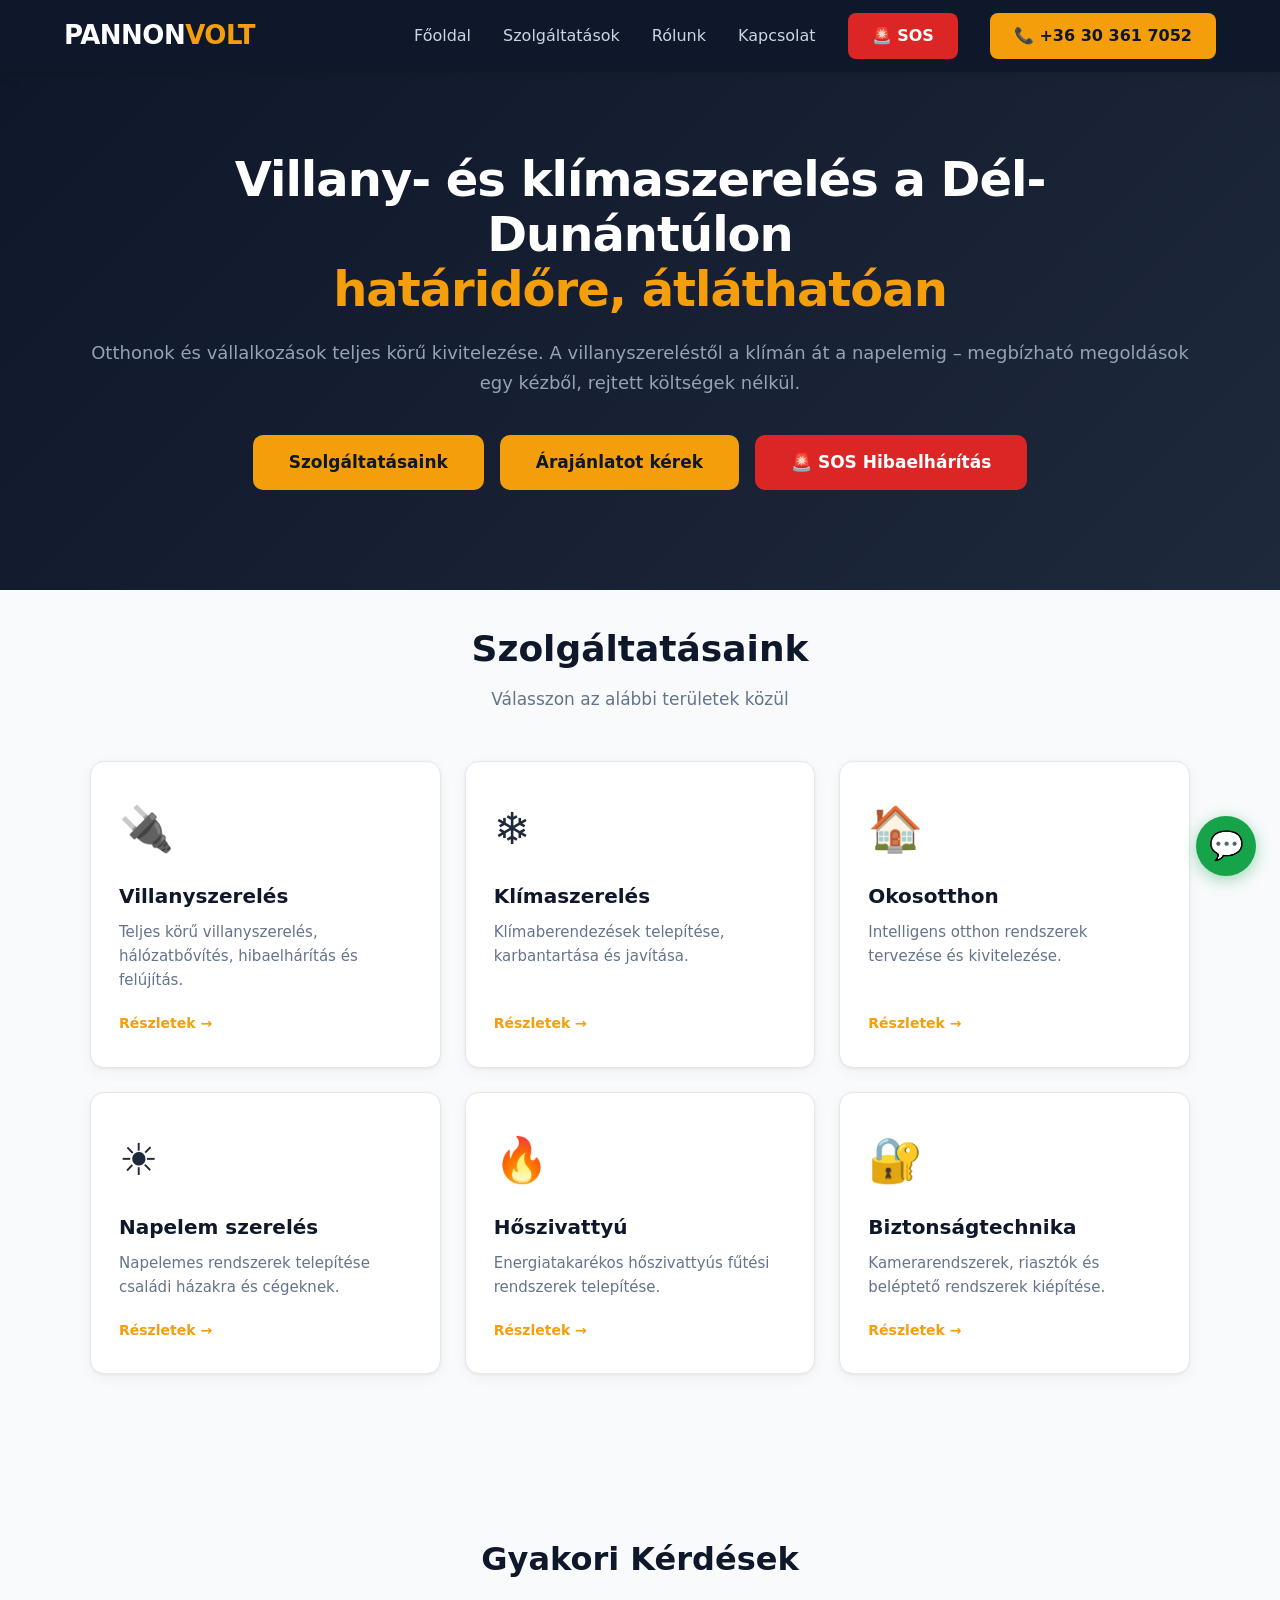
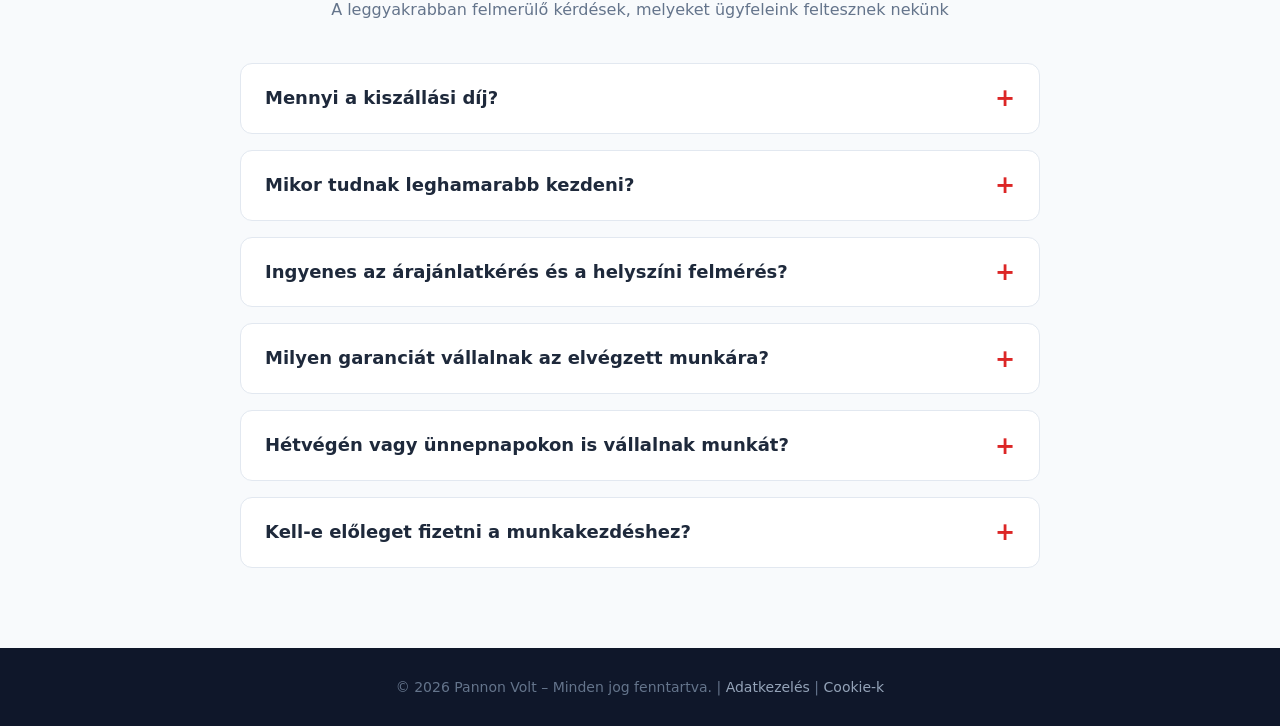
==== commit 1d830527: "Szövegezés frissítése a főoldalon és sitemap.xml dátumainak aktualizálása" ====
--- a/index.html
+++ b/index.html
@@ -54,9 +54,9 @@
     <section id="home" class="hero">
         <div class="hero__inner">
             <div class="hero__content">
-                <h1 class="hero__title">Megbízható szakemberek,<br>egy helyen</h1>
+                <h1 class="hero__title">Villany- és klímaszerelés a Dél-Dunántúlon<br><span style="color: #f59e0b;">határidőre, átláthatóan</span></h1>
                 <p class="hero__subtitle">
-                    Villanyszereléstől a napelemig – komplett műszaki megoldások otthonába és vállalkozásába.
+                    Otthonok és vállalkozások teljes körű kivitelezése. A villanyszereléstől a klímán át a napelemig – megbízható megoldások egy kézből, rejtett költségek nélkül.
                 </p>
                 <div class="hero__cta-row">
                     <a href="#services" class="hero__cta">Szolgáltatásaink</a>
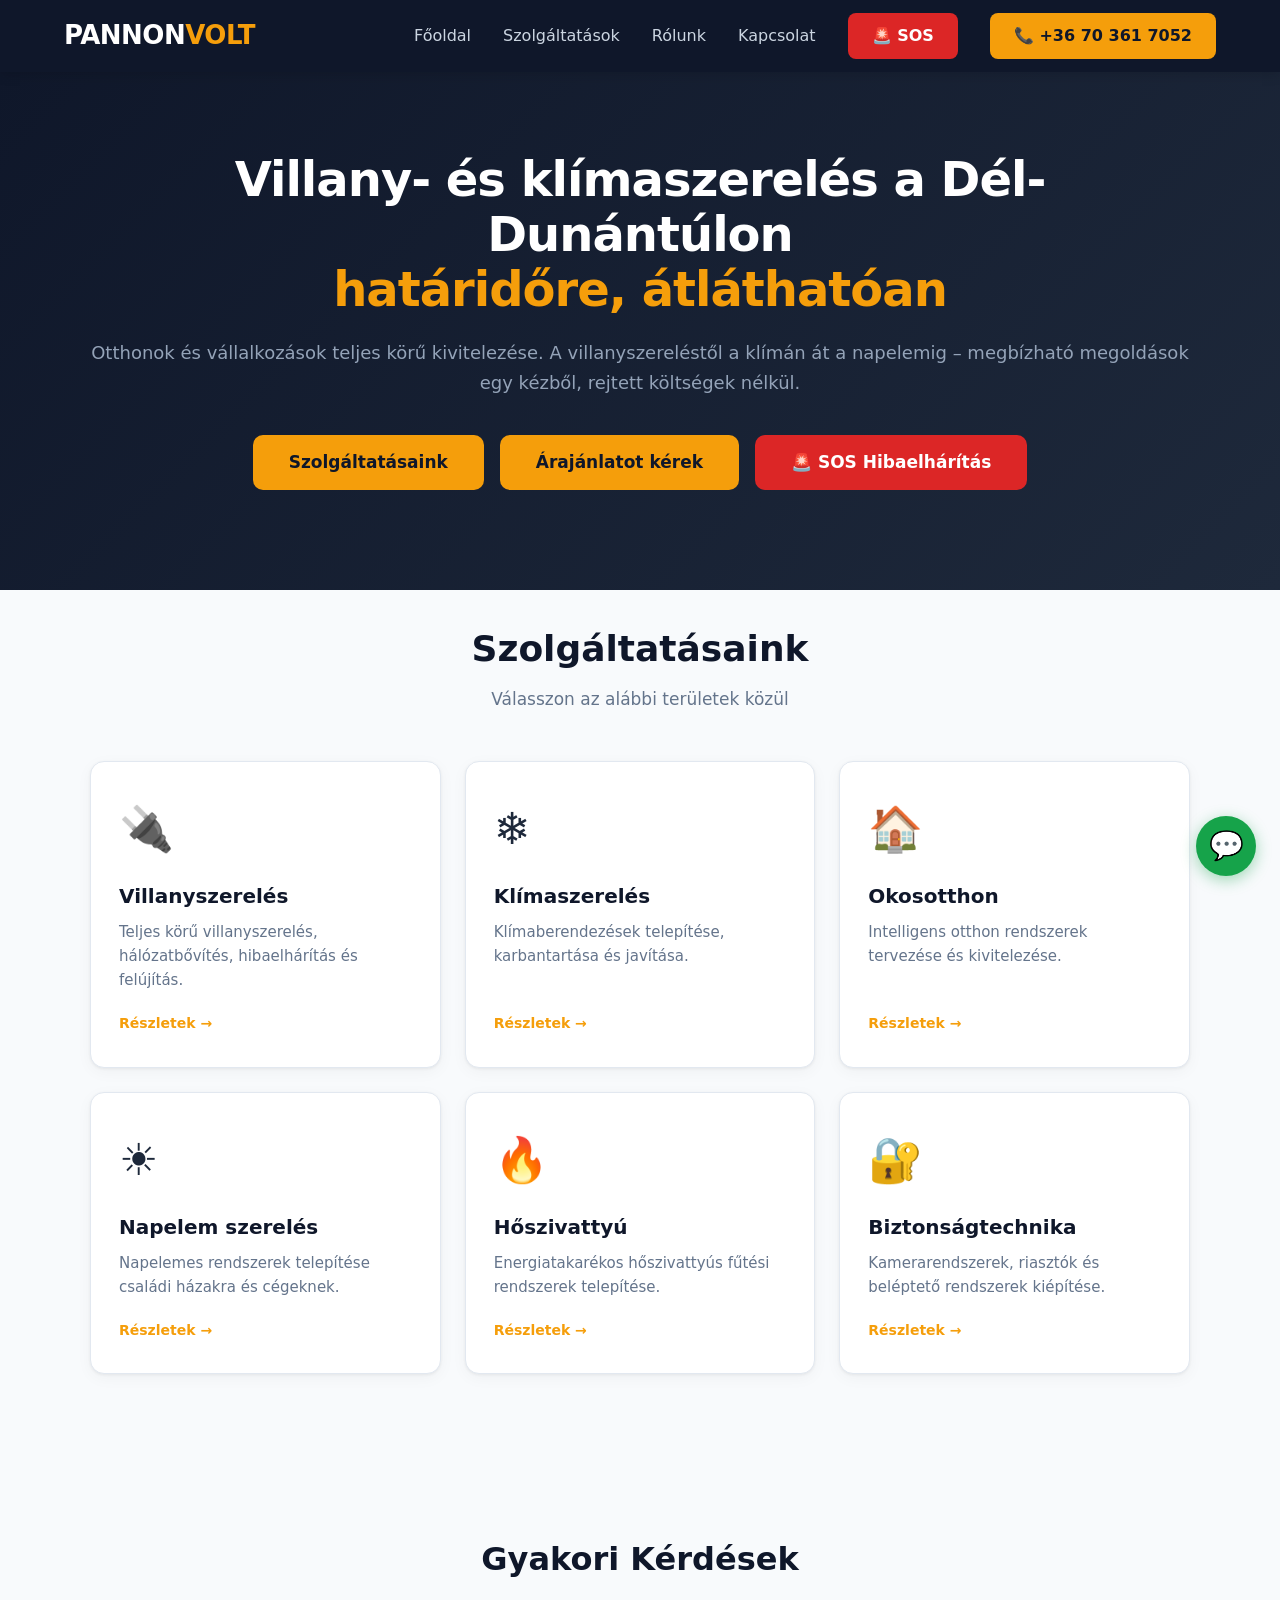
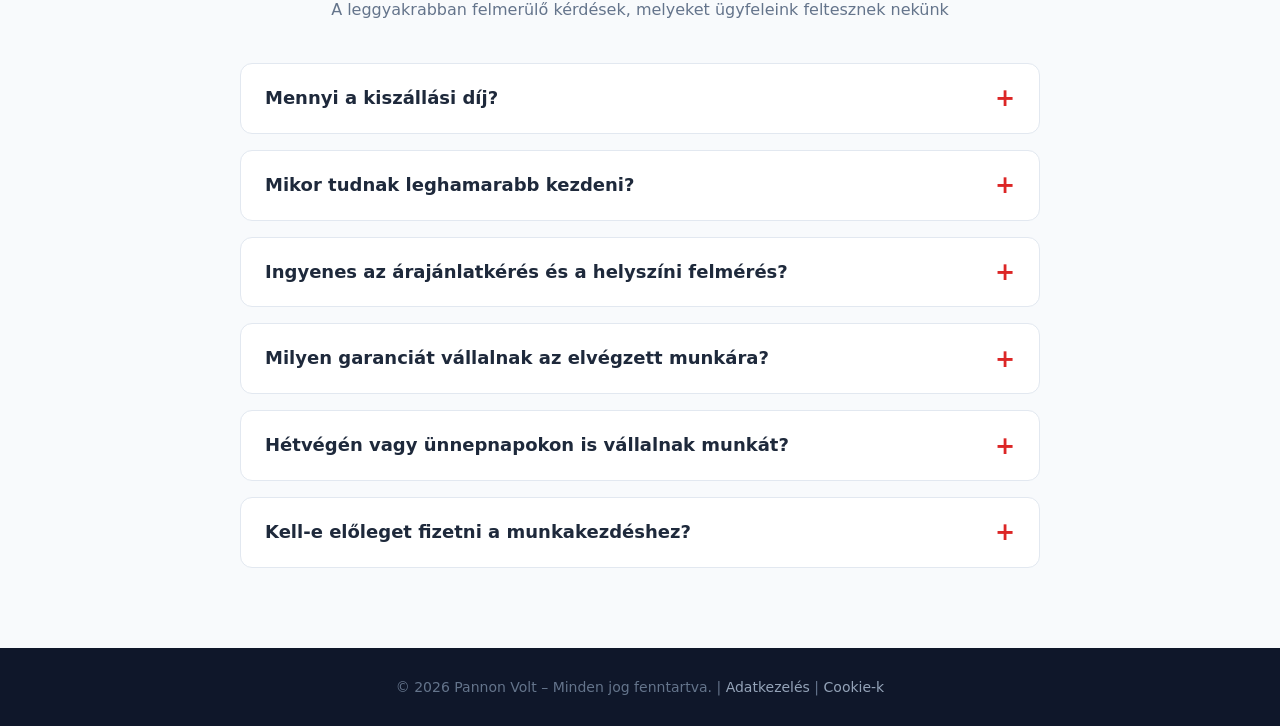
==== commit 7c26caf8: "Telefonszám javítása 70-esre és linkek javítása" ====
--- a/index.html
+++ b/index.html
@@ -45,7 +45,7 @@
                 <a href="rolunk.html" class="header__nav-link">Rólunk</a>
                 <a href="kapcsolat.html" class="header__nav-link">Kapcsolat</a>
                 <a href="hibaelharitas.html" class="header__nav-btn header__nav-btn--sos">🚨 SOS</a>
-                <a href="tel:+363****7052" class="header__nav-btn">📞 +36 30 361 7052</a>
+                <a href="tel:+36703617052" class="header__nav-btn">📞 +36 70 361 7052</a>
             </nav>
         </div>
     </header>
@@ -215,7 +215,7 @@
                 <svg viewBox="0 0 24 24" fill="currentColor" width="28" height="28"><path d="M12 2C6.36 2 1.8 6.13 1.8 11.23c0 2.89 1.45 5.48 3.75 7.18v3.79l3.44-1.89c.96.26 1.97.41 3.01.41 5.64 0 10.2-4.13 10.2-9.23S17.64 2 12 2zm1.18 12.38l-2.98-3.18-5.83 3.18 6.4-6.81 3.05 3.18 5.75-3.18-6.39 6.81z"/></svg>
             </a>
             <!-- Telefon -->
-            <a href="tel:+36303617052" class="fab-item fab-ph" title="Hívjon most!">
+            <a href="tel:+36703617052" class="fab-item fab-ph" title="Hívjon most!">
                 <svg viewBox="0 0 24 24" fill="currentColor" width="24" height="24"><path d="M6.62 10.79c1.44 2.83 3.76 5.14 6.59 6.59l2.2-2.2c.27-.27.67-.36 1.02-.24 1.12.37 2.33.57 3.57.57.55 0 1 .45 1 1V20c0 .55-.45 1-1 1-9.39 0-17-7.61-17-17 0-.55.45-1 1-1h3.5c.55 0 1 .45 1 1 0 1.25.2 2.45.57 3.57.11.35.03.74-.25 1.02l-2.2 2.2z"/></svg>
             </a>
         </div>
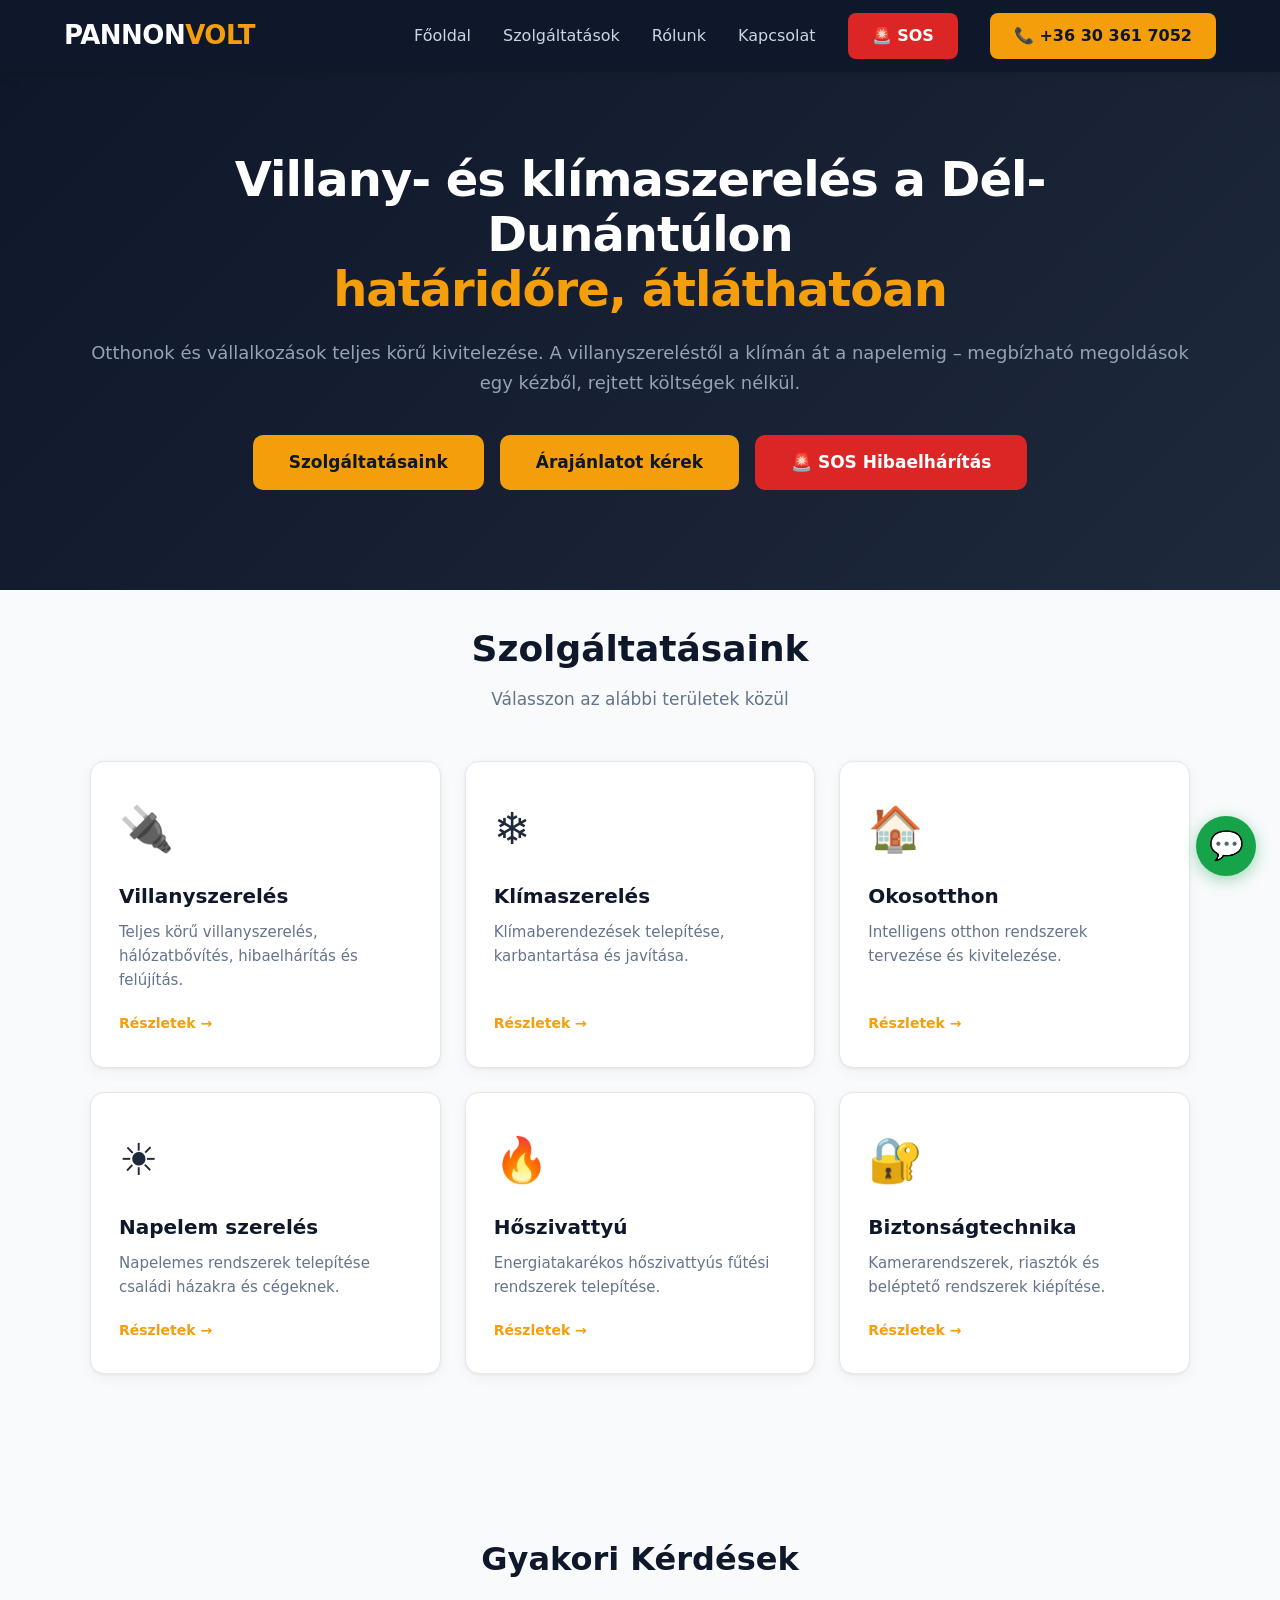
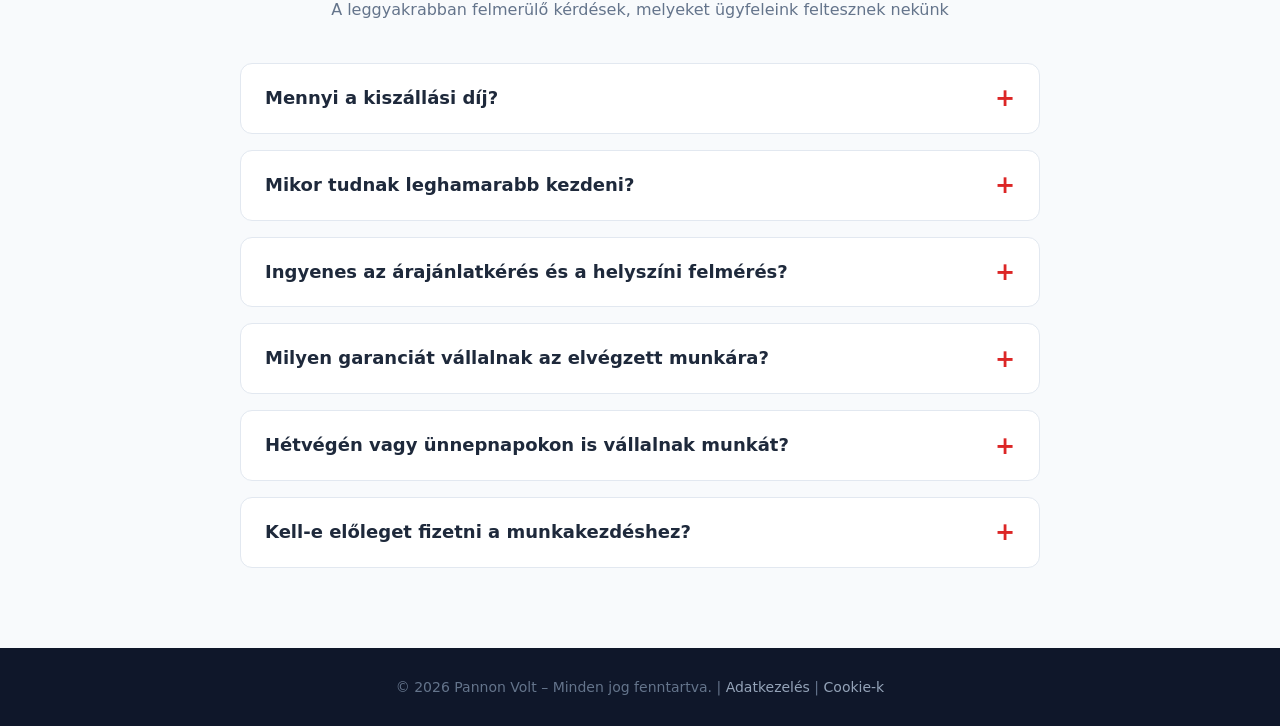
==== commit 098e247b: "Telefonszám visszajavítása 30-asra mindenhol" ====
--- a/index.html
+++ b/index.html
@@ -45,7 +45,7 @@
                 <a href="rolunk.html" class="header__nav-link">Rólunk</a>
                 <a href="kapcsolat.html" class="header__nav-link">Kapcsolat</a>
                 <a href="hibaelharitas.html" class="header__nav-btn header__nav-btn--sos">🚨 SOS</a>
-                <a href="tel:+36703617052" class="header__nav-btn">📞 +36 70 361 7052</a>
+                <a href="tel:+36303617052" class="header__nav-btn">📞 +36 30 361 7052</a>
             </nav>
         </div>
     </header>
@@ -215,7 +215,7 @@
                 <svg viewBox="0 0 24 24" fill="currentColor" width="28" height="28"><path d="M12 2C6.36 2 1.8 6.13 1.8 11.23c0 2.89 1.45 5.48 3.75 7.18v3.79l3.44-1.89c.96.26 1.97.41 3.01.41 5.64 0 10.2-4.13 10.2-9.23S17.64 2 12 2zm1.18 12.38l-2.98-3.18-5.83 3.18 6.4-6.81 3.05 3.18 5.75-3.18-6.39 6.81z"/></svg>
             </a>
             <!-- Telefon -->
-            <a href="tel:+36703617052" class="fab-item fab-ph" title="Hívjon most!">
+            <a href="tel:+36303617052" class="fab-item fab-ph" title="Hívjon most!">
                 <svg viewBox="0 0 24 24" fill="currentColor" width="24" height="24"><path d="M6.62 10.79c1.44 2.83 3.76 5.14 6.59 6.59l2.2-2.2c.27-.27.67-.36 1.02-.24 1.12.37 2.33.57 3.57.57.55 0 1 .45 1 1V20c0 .55-.45 1-1 1-9.39 0-17-7.61-17-17 0-.55.45-1 1-1h3.5c.55 0 1 .45 1 1 0 1.25.2 2.45.57 3.57.11.35.03.74-.25 1.02l-2.2 2.2z"/></svg>
             </a>
         </div>
